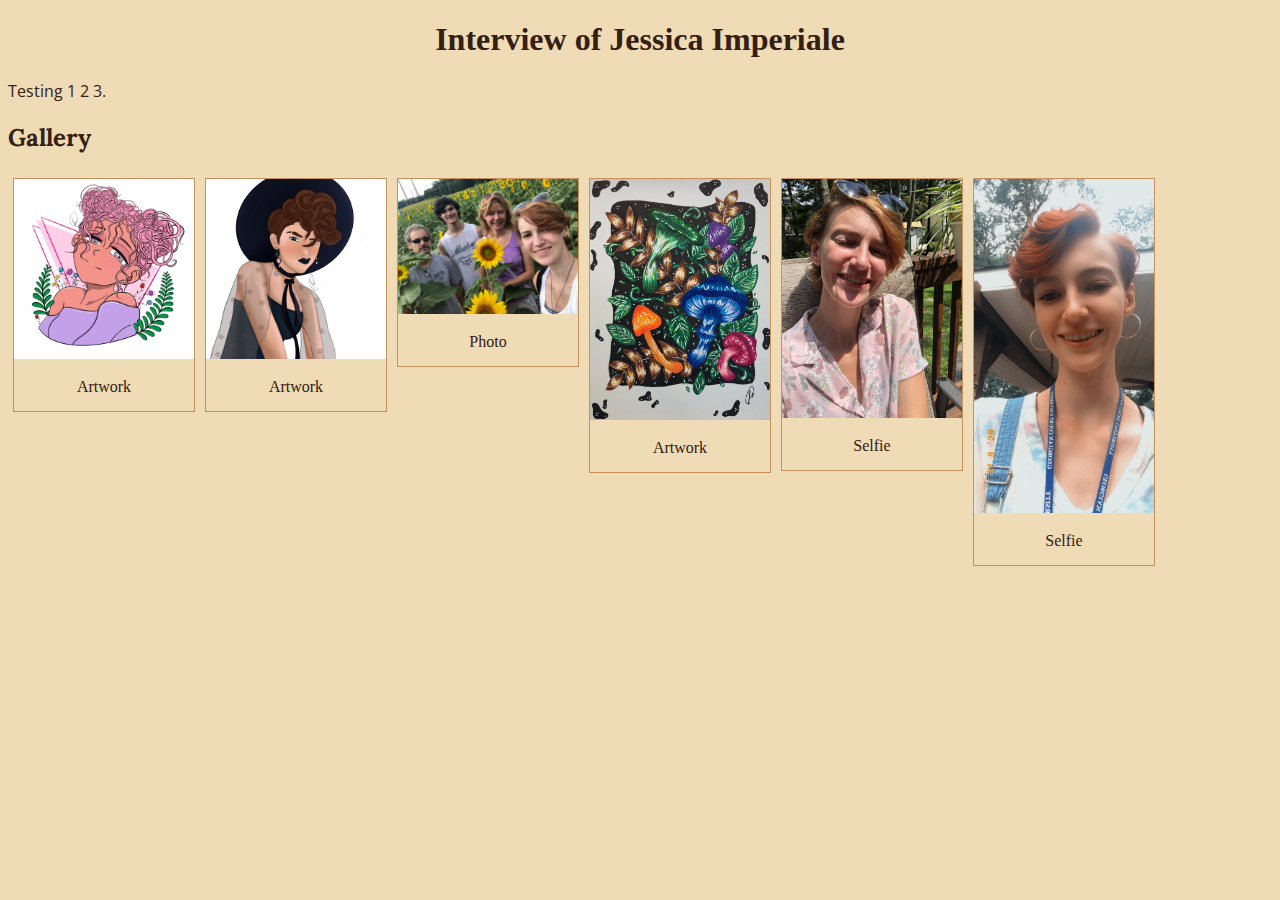
==== index.html @ 9798a8ba "Update index.html" ====
<!DOCTYPE html>
<html lang="en">
<head>
    <meta charset="utf-8">
    <title>Interview of Jessica Imperiale</title>
    <link rel="stylesheet" href="https://fonts.googleapis.com/css?family=Gentium+Basic|Open+Sans|Lora">
<style>
h1.a {
  text-align: center;
  font-family: 'Gentium Basic', serif;
}
h2.a {
  font-family: Lora, serif;
}
p {
    font-family: 'Open Sans', sans-serif;
}
body {
  font-family: "Gentium Basic", serif;
  background-color: #EFDBB6;
  color: #332011;
}
div.gallery {
  margin: 5px;
  border: 1px solid #C5915D;
  float: left;
  width: 180px;
}

div.gallery:hover {
  border: 1px solid #633C15;
}

div.gallery img {
  width: 100%;
  height: auto;
}

div.desc {
  padding: 15px;
  text-align: center;
}
</style>
</head>
<body>
    <h1 class="a">Interview of Jessica Imperiale</h1>
    <p>Testing 1 2 3.</p>
    <h2 class="a">Gallery</h2>
<div class="gallery">
  <a target="_blank" href="images/IMG_0077.jpg">
    <img src="images/IMG_0077.jpg" alt="Pink Hair Girl" width="400" height="400">
  </a>
  <div class="desc">Artwork</div>
</div>

<div class="gallery">
  <a target="_blank" href="images/IMG_0132.jpg">
    <img src="images/IMG_0132.jpg" alt="Women in Black" width="400" height="400">
  </a>
  <div class="desc">Artwork</div>
</div>

<div class="gallery">
  <a target="_blank" href="images/IMG_8481.jpeg">
    <img src="images/IMG_8481.jpeg" alt="Family Among Sunflowers" width="401.44" height="301.6">
  </a>
  <div class="desc">Photo</div>
</div>

<div class="gallery">
  <a target="_blank" href="images/IMG_8593.jpeg">
    <img src="images/IMG_8593.jpeg" alt="Mushrooms" width="266.1" height="357.2">
  </a>
  <div class="desc">Artwork</div>
</div>

<div class="gallery">
  <a target="_blank" href="images/IMG_8729.jpeg">
    <img src="images/IMG_8729.jpeg" alt="Selfie1" width="232" height="308.8">
  </a>
  <div class="desc">Selfie</div>
</div>

<div class="gallery">
  <a target="_blank" href="images/IMG_9001.jpg">
    <img src="images/IMG_9001.jpg" alt="Selfie2" width="118.8" height="220.8">
  </a>
  <div class="desc">Selfie</div>
</div>

</body>
</html>
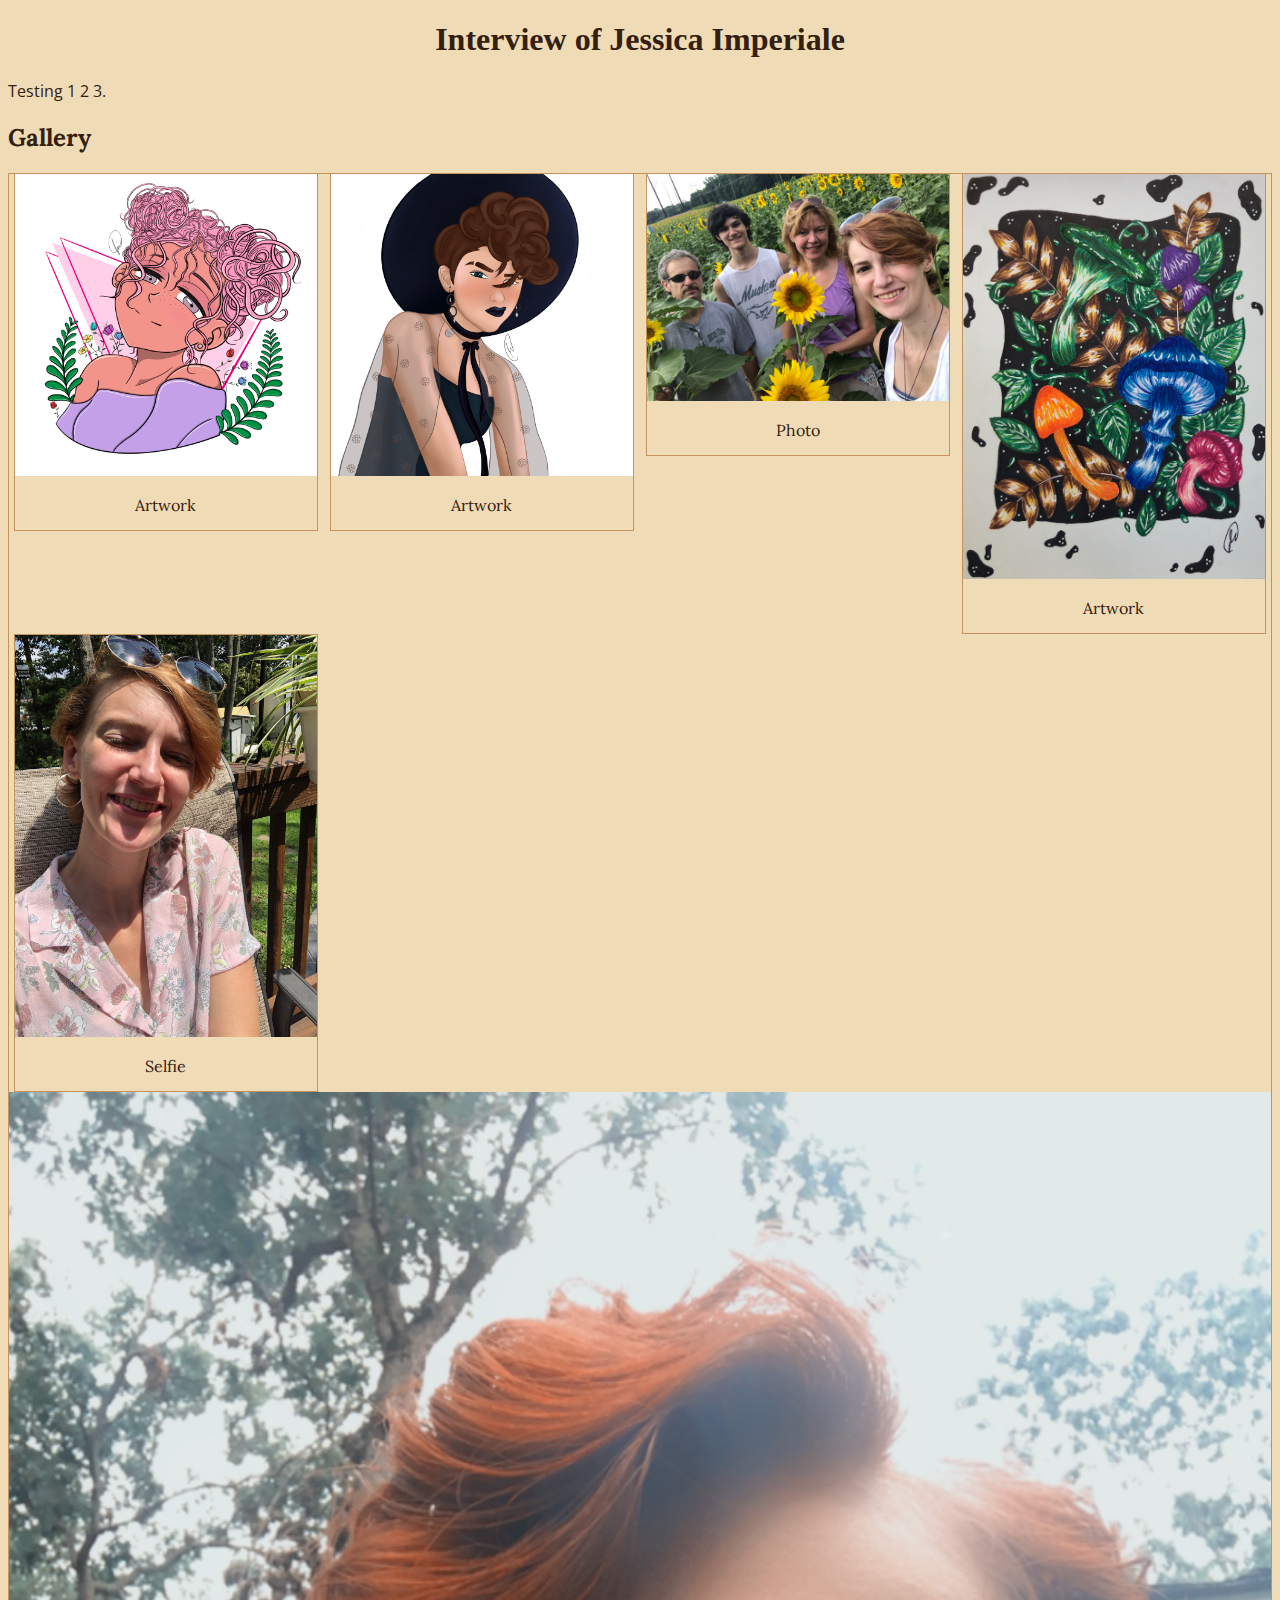
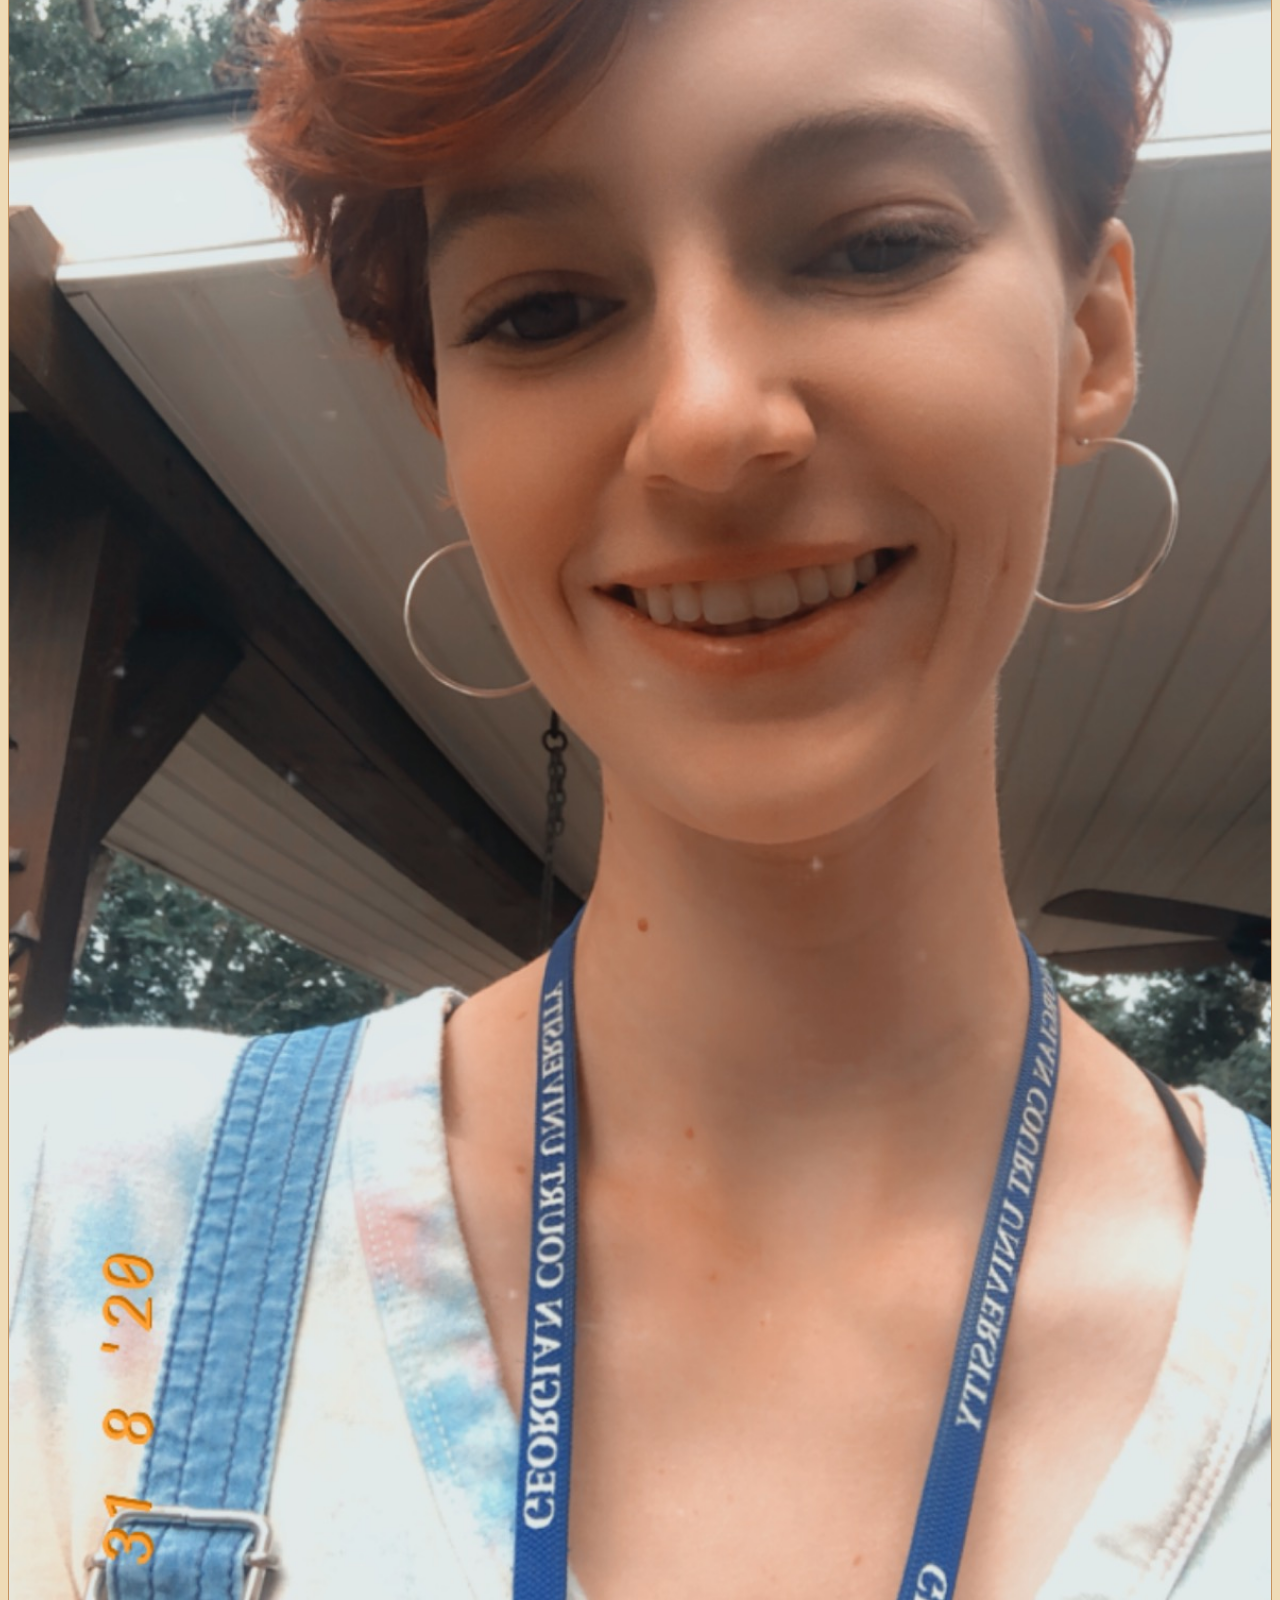
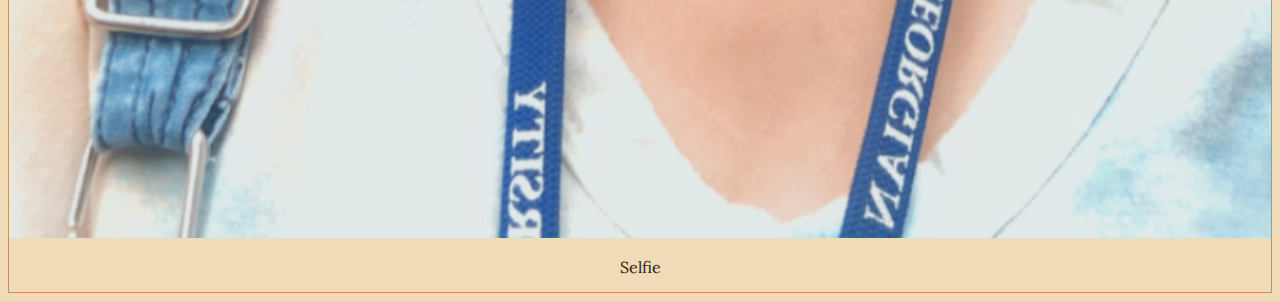
==== commit 1fed8ccf: "aaa" ====
--- a/index.html
+++ b/index.html
@@ -21,10 +21,7 @@
   color: #332011;
 }
 div.gallery {
-  margin: 5px;
   border: 1px solid #C5915D;
-  float: left;
-  width: 180px;
 }
 
 div.gallery:hover {
@@ -39,54 +36,99 @@
 div.desc {
   padding: 15px;
   text-align: center;
+  font-family: Lora, serif;
 }
+
+* {
+  box-sizing: border-box;
+}
+
+.responsive {
+  padding: 0 6px;
+  float: left;
+  width: 24.99999%;
+}
+
+@media only screen and (max-width: 700px) {
+  .responsive {
+    width: 49.99999%;
+    margin: 6px 0;
+  }
+}
+
+@media only screen and (max-width: 500px) {
+  .responsive {
+    width: 100%;
+  }
+}
+
+.clearfix:after {
+  content: "";
+  display: table;
+  clear: both;
+}
+
 </style>
 </head>
 <body>
     <h1 class="a">Interview of Jessica Imperiale</h1>
     <p>Testing 1 2 3.</p>
     <h2 class="a">Gallery</h2>
-<div class="gallery">
+<div class="responsive">
+ <div class="gallery">
   <a target="_blank" href="images/IMG_0077.jpg">
     <img src="images/IMG_0077.jpg" alt="Pink Hair Girl" width="400" height="400">
   </a>
   <div class="desc">Artwork</div>
+ </div>
 </div>
 
-<div class="gallery">
+<div class="responsive">
+ <div class="gallery">
   <a target="_blank" href="images/IMG_0132.jpg">
     <img src="images/IMG_0132.jpg" alt="Women in Black" width="400" height="400">
   </a>
   <div class="desc">Artwork</div>
+ </div>
 </div>
 
-<div class="gallery">
+<div class="responsive">
+ <div class="gallery">
   <a target="_blank" href="images/IMG_8481.jpeg">
-    <img src="images/IMG_8481.jpeg" alt="Family Among Sunflowers" width="401.44" height="301.6">
+    <img src="images/IMG_8481.jpeg" alt="Family Among Sunflowers" width="400" height="300.51813471503">
   </a>
   <div class="desc">Photo</div>
+ </div>
 </div>
 
-<div class="gallery">
+<div class="responsive">
+ <div class="gallery">
   <a target="_blank" href="images/IMG_8593.jpeg">
-    <img src="images/IMG_8593.jpeg" alt="Mushrooms" width="266.1" height="357.2">
+    <img src="images/IMG_8593.jpeg" alt="Mushrooms" width="400" height="536.9409996242">
   </a>
   <div class="desc">Artwork</div>
+ </div>
 </div>
 
-<div class="gallery">
+<div class="responsive">
+ <div class="gallery">
   <a target="_blank" href="images/IMG_8729.jpeg">
-    <img src="images/IMG_8729.jpeg" alt="Selfie1" width="232" height="308.8">
+    <img src="images/IMG_8729.jpeg" alt="Selfie1" width="400" height="532.41379310345">
   </a>
   <div class="desc">Selfie</div>
+ </div>
 </div>
 
-<div class="gallery">
+<div class="responsice">
+ <div class="gallery">
   <a target="_blank" href="images/IMG_9001.jpg">
-    <img src="images/IMG_9001.jpg" alt="Selfie2" width="118.8" height="220.8">
+    <img src="images/IMG_9001.jpg" alt="Selfie2" width="400" height="743.43434343434">
   </a>
   <div class="desc">Selfie</div>
+ </div>
 </div>
+
+<div class="clearfix"></div>
 
 </body>
 </html> 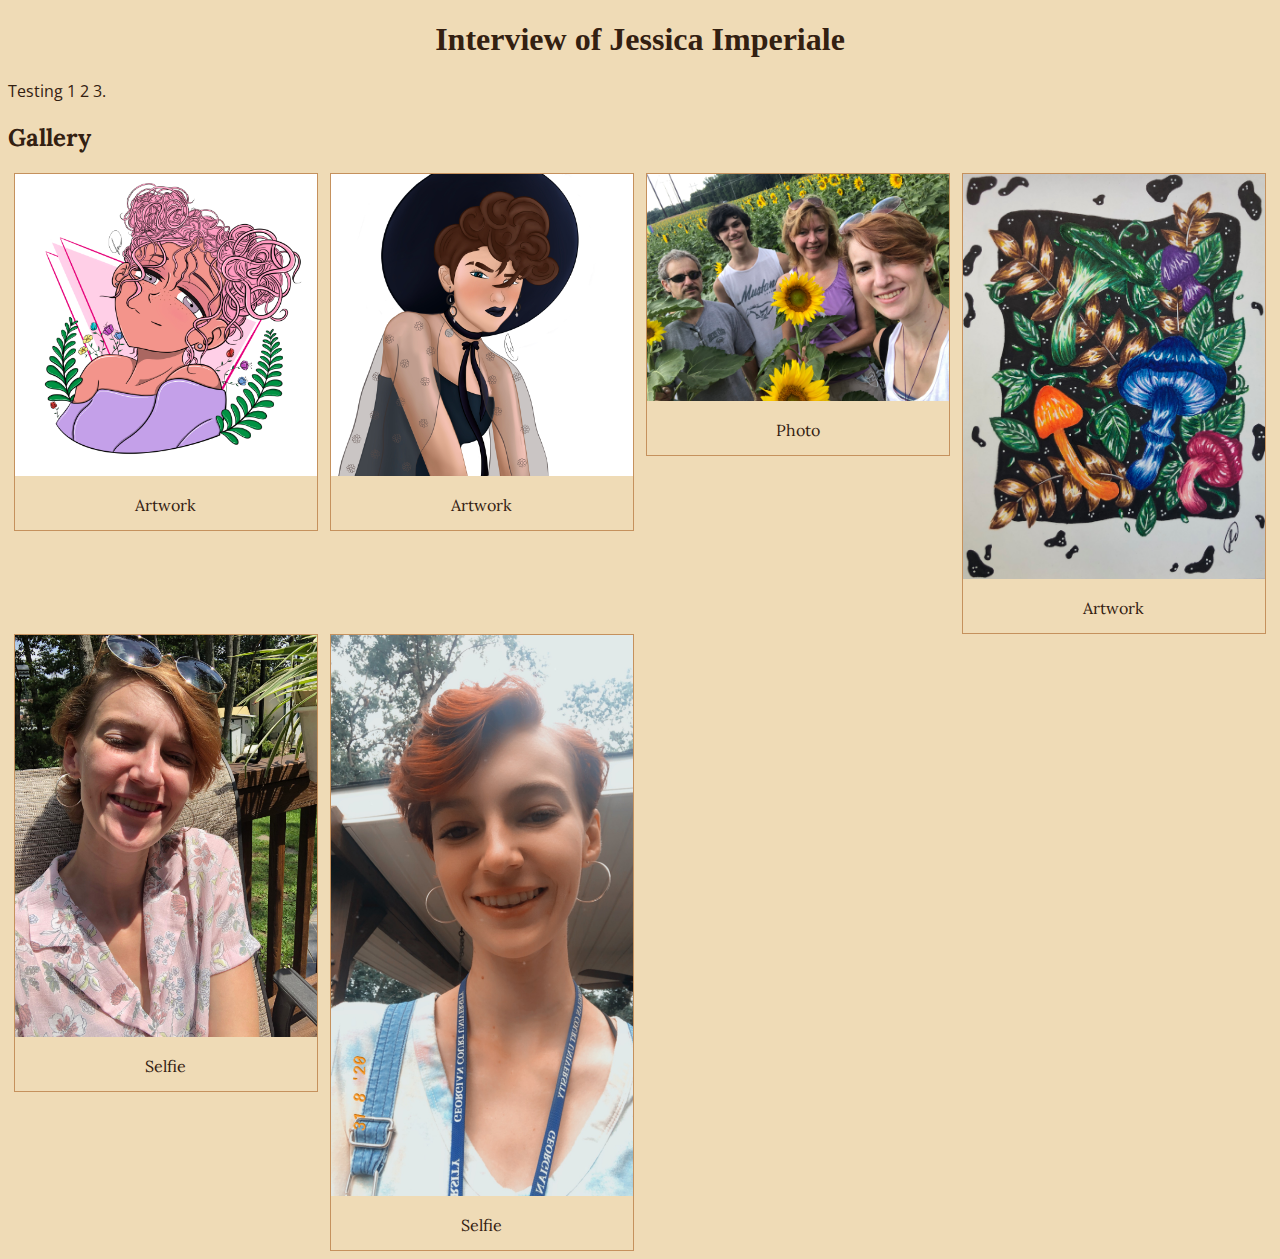
==== commit 6f4fef3d: "Update index.html" ====
--- a/index.html
+++ b/index.html
@@ -119,7 +119,7 @@
  </div>
 </div>
 
-<div class="responsice">
+<div class="responsive">
  <div class="gallery">
   <a target="_blank" href="images/IMG_9001.jpg">
     <img src="images/IMG_9001.jpg" alt="Selfie2" width="400" height="743.43434343434">
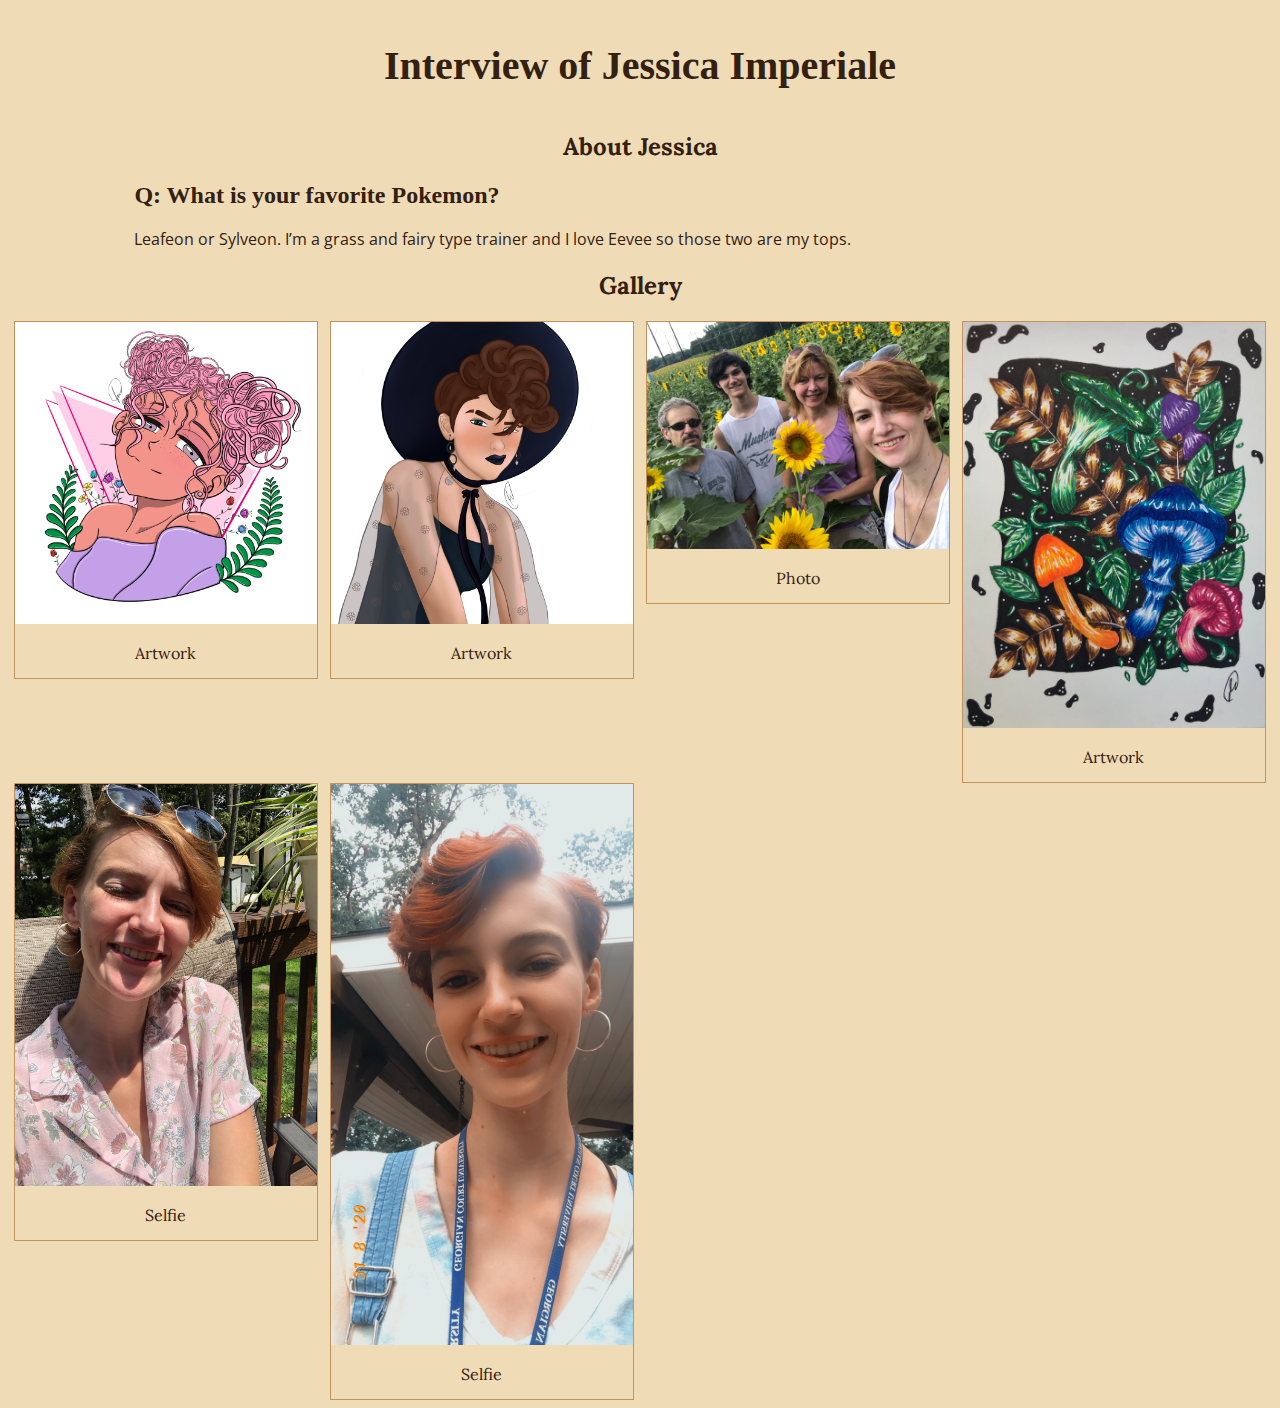
==== commit 697b4943: "Update index.html" ====
--- a/index.html
+++ b/index.html
@@ -8,12 +8,20 @@
 h1.a {
   text-align: center;
   font-family: 'Gentium Basic', serif;
+  font-size: 40px;
+  padding: 15px;
 }
 h2.a {
   font-family: Lora, serif;
+  text-align: center;
+}
+h2.b {
+	font-family: 'Gentium Basic', serif;
+    margin-left: 10%;
 }
 p {
     font-family: 'Open Sans', sans-serif;
+    margin-left: 10%;
 }
 body {
   font-family: "Gentium Basic", serif;
@@ -72,7 +80,9 @@
 </head>
 <body>
     <h1 class="a">Interview of Jessica Imperiale</h1>
-    <p>Testing 1 2 3.</p>
+    <h2 class="a">About Jessica</h2>
+    <h2 class="b">Q: What is your favorite Pokemon?</h2>
+    <p>Leafeon or Sylveon. I’m a grass and fairy type trainer and I love Eevee so those two are my tops.</p>
     <h2 class="a">Gallery</h2>
 <div class="responsive">
  <div class="gallery">
@@ -113,7 +123,7 @@
 <div class="responsive">
  <div class="gallery">
   <a target="_blank" href="images/IMG_8729.jpeg">
-    <img src="images/IMG_8729.jpeg" alt="Selfie1" width="400" height="532.41379310345">
+    <img src="images/IMG_8729.jpeg" alt="Jessica Selfie 1" width="400" height="532.41379310345">
   </a>
   <div class="desc">Selfie</div>
  </div>
@@ -122,7 +132,7 @@
 <div class="responsive">
  <div class="gallery">
   <a target="_blank" href="images/IMG_9001.jpg">
-    <img src="images/IMG_9001.jpg" alt="Selfie2" width="400" height="743.43434343434">
+    <img src="images/IMG_9001.jpg" alt="Jessica Selfie 2" width="400" height="743.43434343434">
   </a>
   <div class="desc">Selfie</div>
  </div>
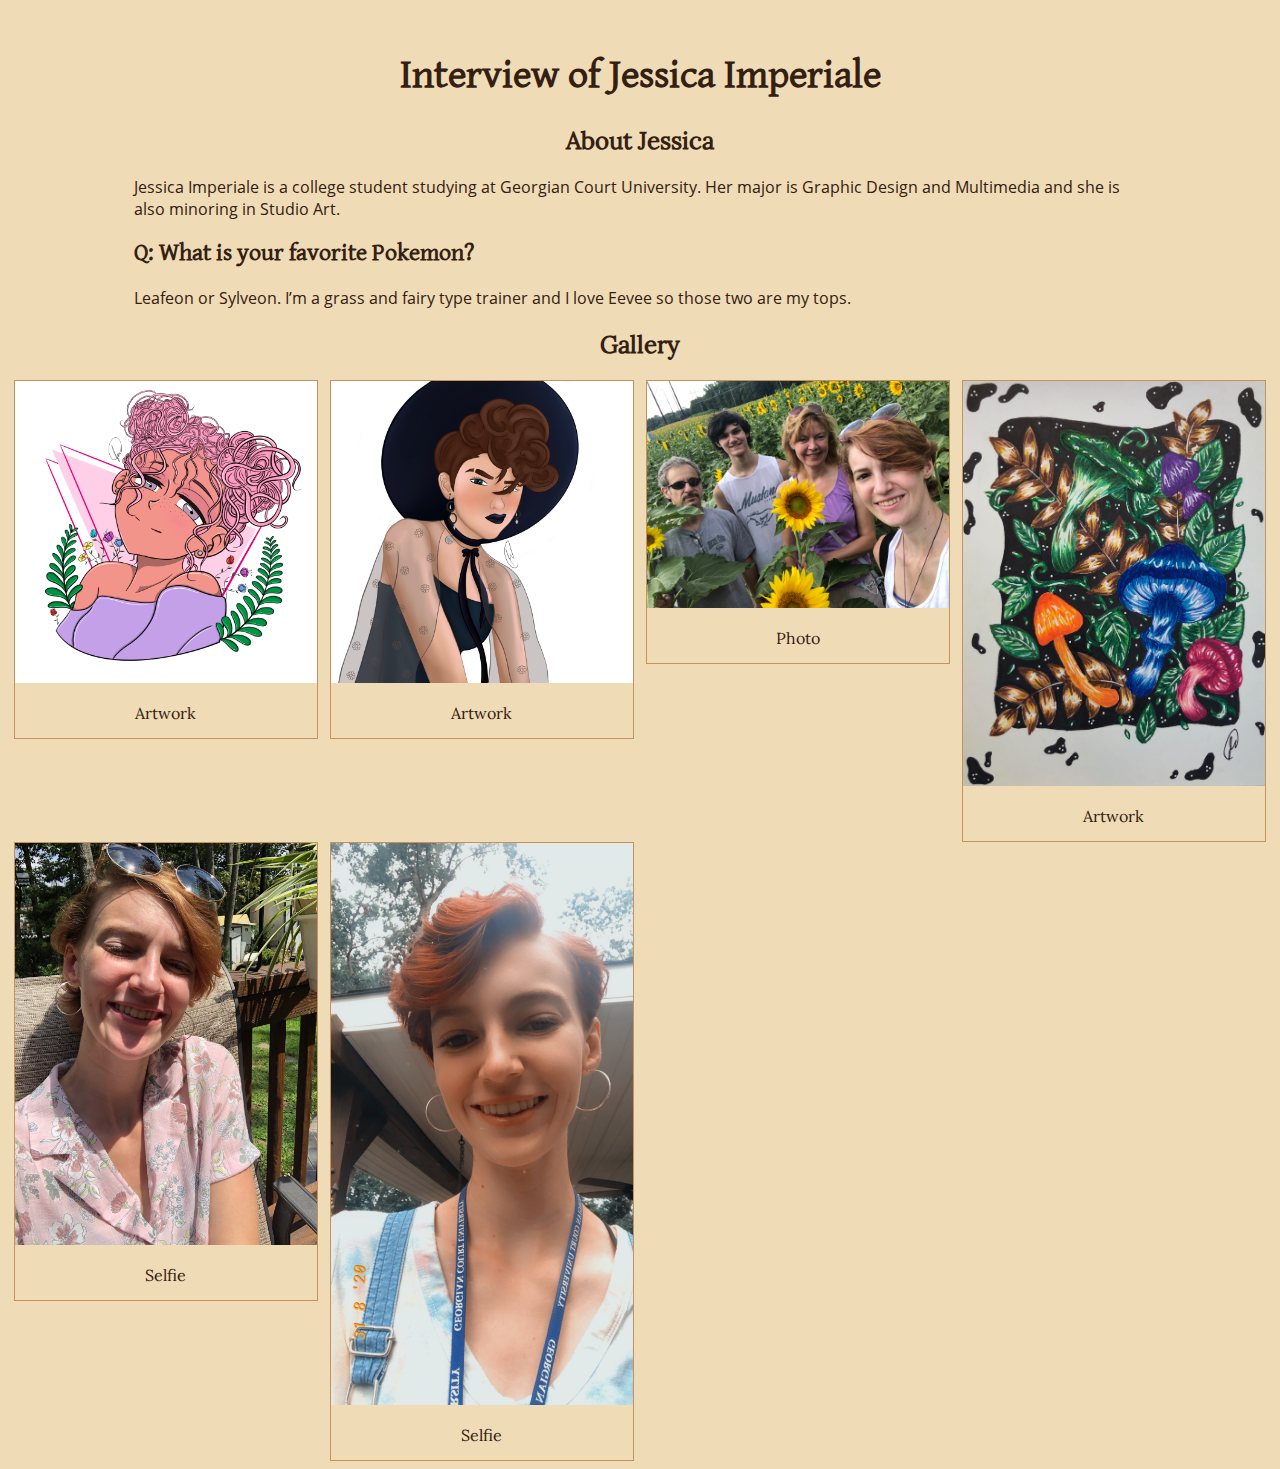
==== commit 730d2fd9: "external css" ====
--- a/index.html
+++ b/index.html
@@ -3,84 +3,13 @@
 <head>
     <meta charset="utf-8">
     <title>Interview of Jessica Imperiale</title>
-    <link rel="stylesheet" href="https://fonts.googleapis.com/css?family=Gentium+Basic|Open+Sans|Lora">
-<style>
-h1.a {
-  text-align: center;
-  font-family: 'Gentium Basic', serif;
-  font-size: 40px;
-  padding: 15px;
-}
-h2.a {
-  font-family: Lora, serif;
-  text-align: center;
-}
-h2.b {
-	font-family: 'Gentium Basic', serif;
-    margin-left: 10%;
-}
-p {
-    font-family: 'Open Sans', sans-serif;
-    margin-left: 10%;
-}
-body {
-  font-family: "Gentium Basic", serif;
-  background-color: #EFDBB6;
-  color: #332011;
-}
-div.gallery {
-  border: 1px solid #C5915D;
-}
-
-div.gallery:hover {
-  border: 1px solid #633C15;
-}
-
-div.gallery img {
-  width: 100%;
-  height: auto;
-}
-
-div.desc {
-  padding: 15px;
-  text-align: center;
-  font-family: Lora, serif;
-}
-
-* {
-  box-sizing: border-box;
-}
-
-.responsive {
-  padding: 0 6px;
-  float: left;
-  width: 24.99999%;
-}
-
-@media only screen and (max-width: 700px) {
-  .responsive {
-    width: 49.99999%;
-    margin: 6px 0;
-  }
-}
-
-@media only screen and (max-width: 500px) {
-  .responsive {
-    width: 100%;
-  }
-}
-
-.clearfix:after {
-  content: "";
-  display: table;
-  clear: both;
-}
-
-</style>
+    <link rel="stylesheet" href="style.css">
 </head>
 <body>
     <h1 class="a">Interview of Jessica Imperiale</h1>
     <h2 class="a">About Jessica</h2>
+    <p>Jessica Imperiale is a college student studying at Georgian Court University. Her major is Graphic
+     Design and Multimedia and she is also minoring in Studio Art. </p>
     <h2 class="b">Q: What is your favorite Pokemon?</h2>
     <p>Leafeon or Sylveon. I’m a grass and fairy type trainer and I love Eevee so those two are my tops.</p>
     <h2 class="a">Gallery</h2>
--- a/style.css
+++ b/style.css
@@ -0,0 +1,84 @@
+@font-face {
+    font-family: "Gentium Basic";
+    src: url("fonts/GentiumBasic-Regular.ttf");
+}
+@font-face {
+    font-family: "Open Sans";
+    src: url("fonts/OpenSans-Regular.ttf");
+}
+@font-face {
+    font-family: "Lora";
+    src: url("fonts/Lora-Regular.ttf");
+}
+h1.a {
+    text-align: center;
+    font-family: 'Gentium Basic', serif;
+    font-size: 40px;
+    padding-top: 25px;
+}
+h2.a {
+    font-family: Lora, serif;
+    text-align: center;
+}
+h2.b {
+      font-family: 'Gentium Basic', serif;
+      margin-left: 10%;
+      margin-right: 10%;
+}
+p {
+      font-family: 'Open Sans', sans-serif;
+      margin-left: 10%;
+      margin-right: 10%;
+}
+body {
+    font-family: "Gentium Basic", serif;
+    background-color: #EFDBB6;
+    color: #332011;
+}
+div.gallery {
+    border: 1px solid #C5915D;
+}
+  
+div.gallery:hover {
+    border: 1px solid #633C15;
+}
+  
+div.gallery img {
+    width: 100%;
+    height: auto;
+}
+  
+div.desc {
+    padding: 15px;
+    text-align: center;
+    font-family: Lora, serif;
+}
+  
+* {
+    box-sizing: border-box;
+}
+  
+.responsive {
+    padding: 0 6px;
+    float: left;
+    width: 24.99999%;
+}
+  
+@media only screen and (max-width: 700px) {
+    .responsive {
+      width: 49.99999%;
+      margin: 6px 0;
+    }
+}
+  
+@media only screen and (max-width: 500px) {
+    .responsive {
+      width: 100%;
+    }
+}
+  
+.clearfix:after {
+    content: "";
+    display: table;
+    clear: both;
+}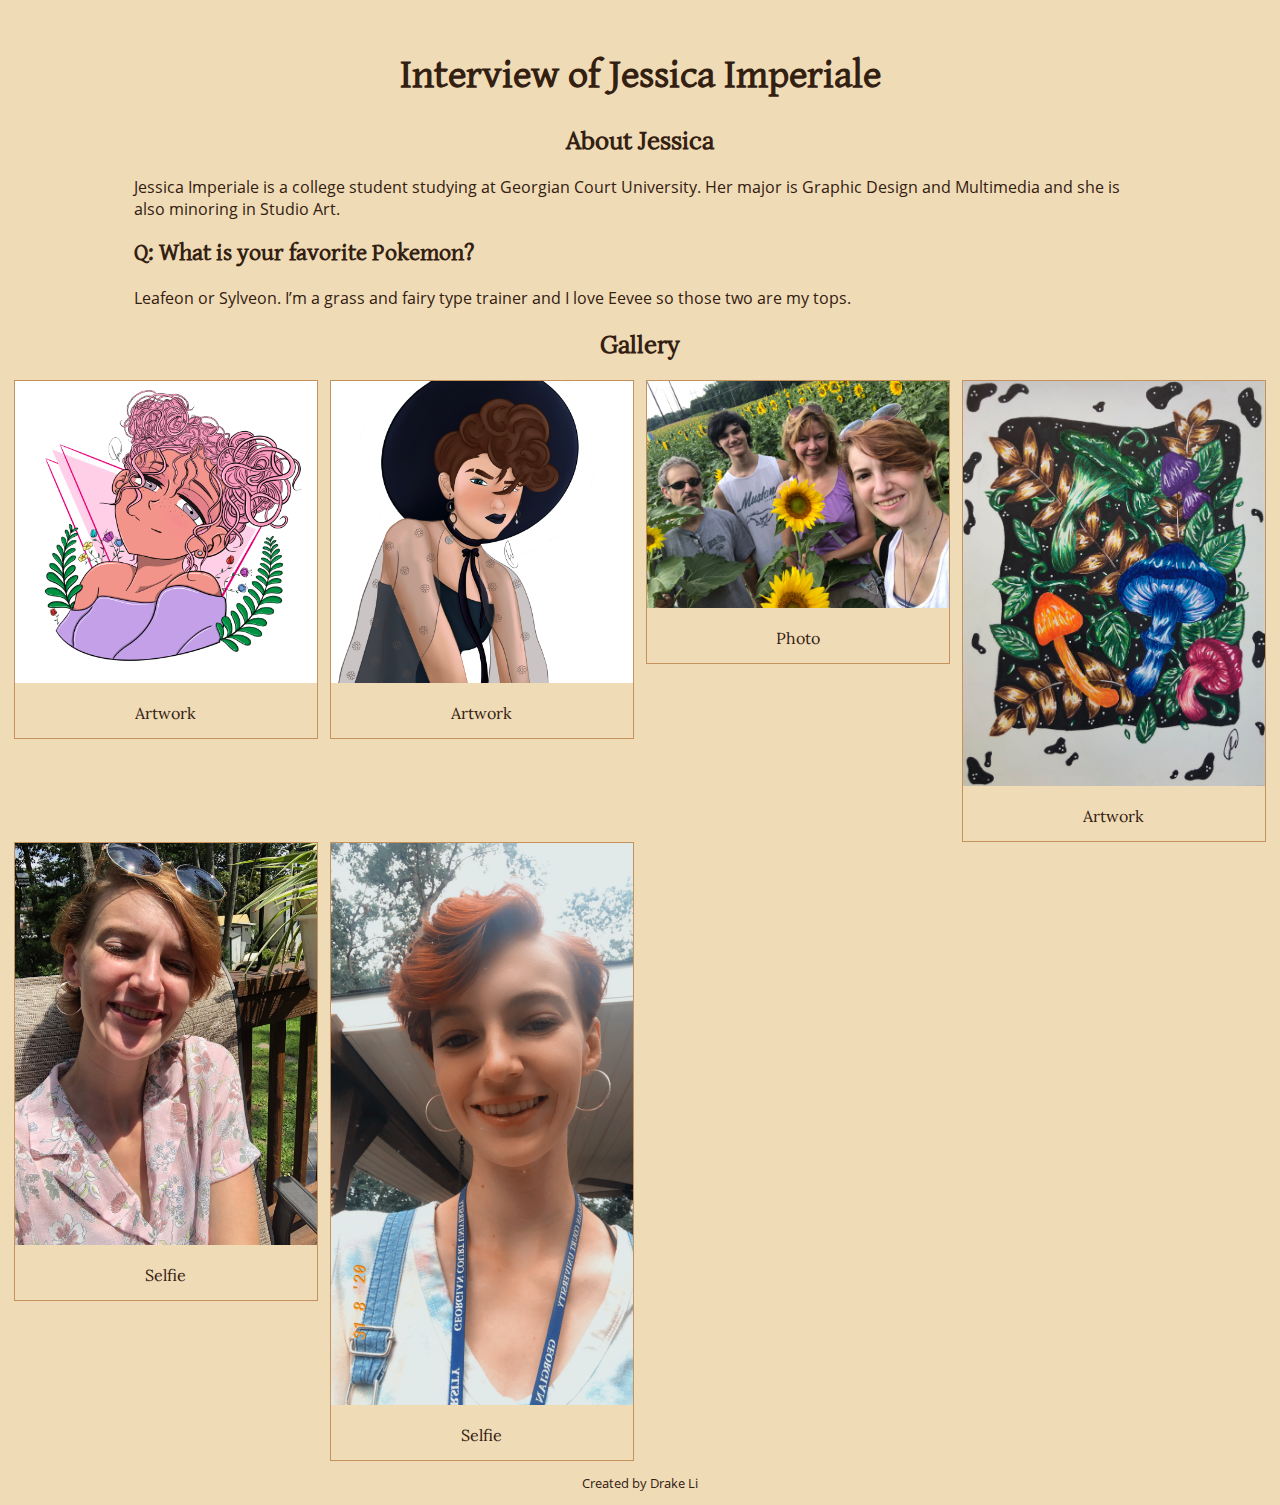
==== commit 2db06e1d: "credit" ====
--- a/index.html
+++ b/index.html
@@ -9,14 +9,14 @@
     <h1 class="a">Interview of Jessica Imperiale</h1>
     <h2 class="a">About Jessica</h2>
     <p>Jessica Imperiale is a college student studying at Georgian Court University. Her major is Graphic
-     Design and Multimedia and she is also minoring in Studio Art. </p>
+     Design and Multimedia and she is also minoring in Studio Art.</p>
     <h2 class="b">Q: What is your favorite Pokemon?</h2>
     <p>Leafeon or Sylveon. I’m a grass and fairy type trainer and I love Eevee so those two are my tops.</p>
     <h2 class="a">Gallery</h2>
 <div class="responsive">
  <div class="gallery">
   <a target="_blank" href="images/IMG_0077.jpg">
-    <img src="images/IMG_0077.jpg" alt="Pink Hair Girl" width="400" height="400">
+    <img src="images/IMG_0077.jpg" alt="Girl with Pink Hair" width="400" height="400">
   </a>
   <div class="desc">Artwork</div>
  </div>
@@ -68,6 +68,9 @@
 </div>
 
 <div class="clearfix"></div>
-
+<footer>
+    <p style="text-align: center;font-size: small;">
+        <a href="https://github.com/CaptainDrakken/WD01-Interview">Created by Drake Li</a></p>
+</footer>
 </body>
 </html> --- a/style.css
+++ b/style.css
@@ -9,6 +9,25 @@
 @font-face {
     font-family: "Lora";
     src: url("fonts/Lora-Regular.ttf");
+}
+a:link {
+    text-decoration: none;
+    color: #332011;
+}
+  
+a:visited {
+    text-decoration: none;
+    color:#C5915D;
+}
+  
+a:hover {
+    text-decoration: underline;
+    color:#633C15;
+}
+  
+a:active {
+    text-decoration: underline;
+    color:#FCF3E4;
 }
 h1.a {
     text-align: center;
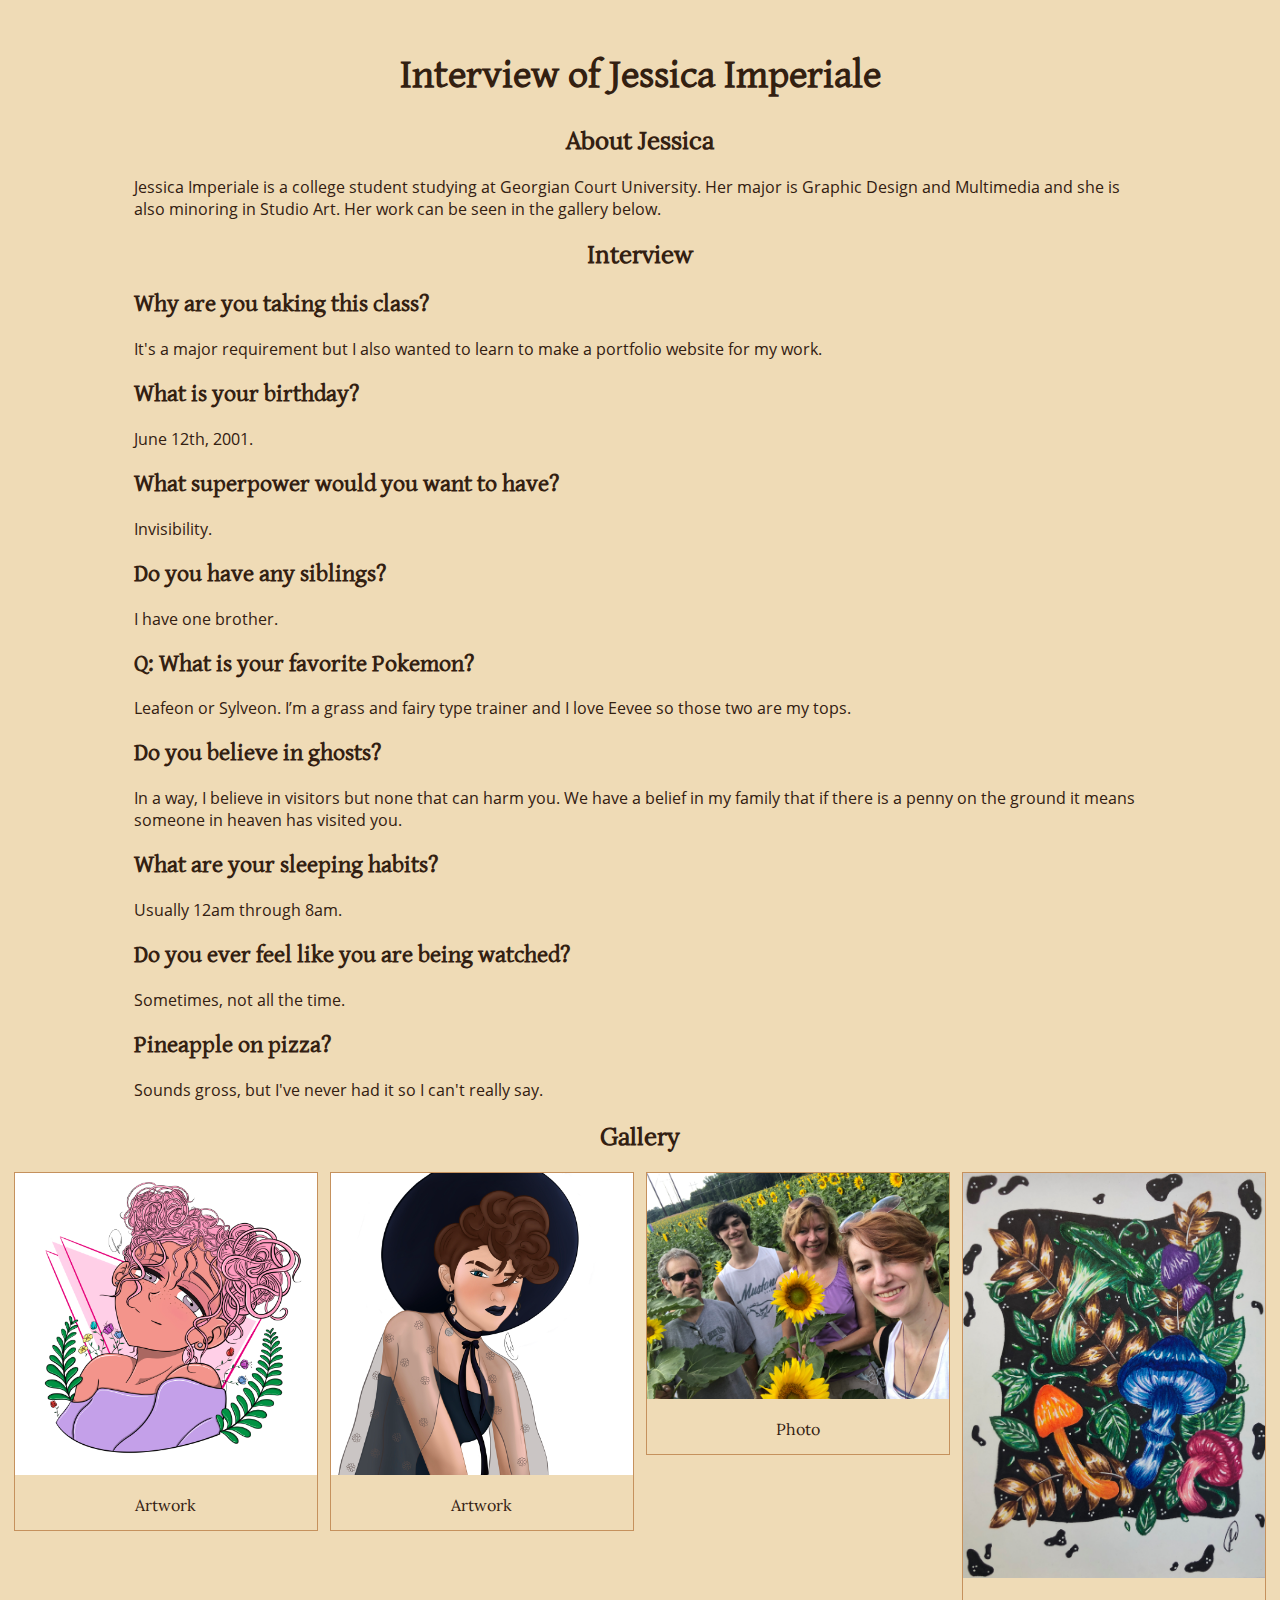
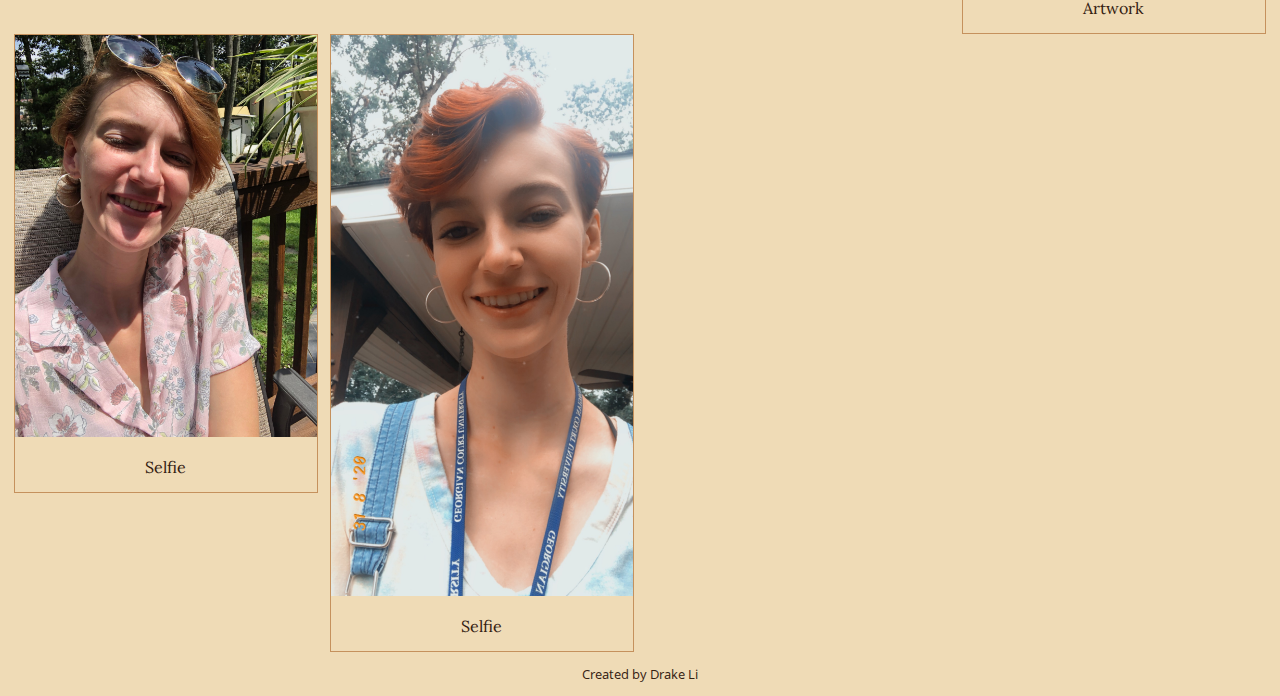
==== commit d7002ca7: "Update index.html" ====
--- a/index.html
+++ b/index.html
@@ -9,9 +9,28 @@
     <h1 class="a">Interview of Jessica Imperiale</h1>
     <h2 class="a">About Jessica</h2>
     <p>Jessica Imperiale is a college student studying at Georgian Court University. Her major is Graphic
-     Design and Multimedia and she is also minoring in Studio Art.</p>
+     Design and Multimedia and she is also minoring in Studio Art. Her work can be seen in the gallery 
+     below.</p>
+    <h2 class="a">Interview</h2>
+    <h2 class="b">Why are you taking this class?</h2>
+    <p>It's a major requirement but I also wanted to learn to make a portfolio website for my work.</p>
+    <h2 class="b">What is your birthday?</h2>
+    <p>June 12th, 2001.</p>
+    <h2 class="b">What superpower would you want to have?</h2>
+    <p>Invisibility.</p>
+    <h2 class="b">Do you have any siblings?</h2>
+    <p>I have one brother.</p>
     <h2 class="b">Q: What is your favorite Pokemon?</h2>
     <p>Leafeon or Sylveon. I’m a grass and fairy type trainer and I love Eevee so those two are my tops.</p>
+    <h2 class="b">Do you believe in ghosts?</h2>
+    <p>In a way, I believe in visitors but none that can harm you. We have a belief in my family that if 
+        there is a penny on the ground it means someone in heaven has visited you.</p>
+    <h2 class="b">What are your sleeping habits?</h2>
+    <p>Usually 12am through 8am.</p>
+    <h2 class="b">Do you ever feel like you are being watched?</h2>
+    <p>Sometimes, not all the time.</p>
+    <h2 class="b">Pineapple on pizza?</h2>
+    <p>Sounds gross, but I've never had it so I can't really say.</p>
     <h2 class="a">Gallery</h2>
 <div class="responsive">
  <div class="gallery">
@@ -21,7 +40,6 @@
   <div class="desc">Artwork</div>
  </div>
 </div>
-
 <div class="responsive">
  <div class="gallery">
   <a target="_blank" href="images/IMG_0132.jpg">
@@ -30,7 +48,6 @@
   <div class="desc">Artwork</div>
  </div>
 </div>
-
 <div class="responsive">
  <div class="gallery">
   <a target="_blank" href="images/IMG_8481.jpeg">
@@ -39,7 +56,6 @@
   <div class="desc">Photo</div>
  </div>
 </div>
-
 <div class="responsive">
  <div class="gallery">
   <a target="_blank" href="images/IMG_8593.jpeg">
@@ -48,7 +64,6 @@
   <div class="desc">Artwork</div>
  </div>
 </div>
-
 <div class="responsive">
  <div class="gallery">
   <a target="_blank" href="images/IMG_8729.jpeg">
@@ -57,7 +72,6 @@
   <div class="desc">Selfie</div>
  </div>
 </div>
-
 <div class="responsive">
  <div class="gallery">
   <a target="_blank" href="images/IMG_9001.jpg">
@@ -66,7 +80,6 @@
   <div class="desc">Selfie</div>
  </div>
 </div>
-
 <div class="clearfix"></div>
 <footer>
     <p style="text-align: center;font-size: small;">
--- a/style.css
+++ b/style.css
@@ -27,7 +27,7 @@
   
 a:active {
     text-decoration: underline;
-    color:#FCF3E4;
+    color:#7AC89E;
 }
 h1.a {
     text-align: center;
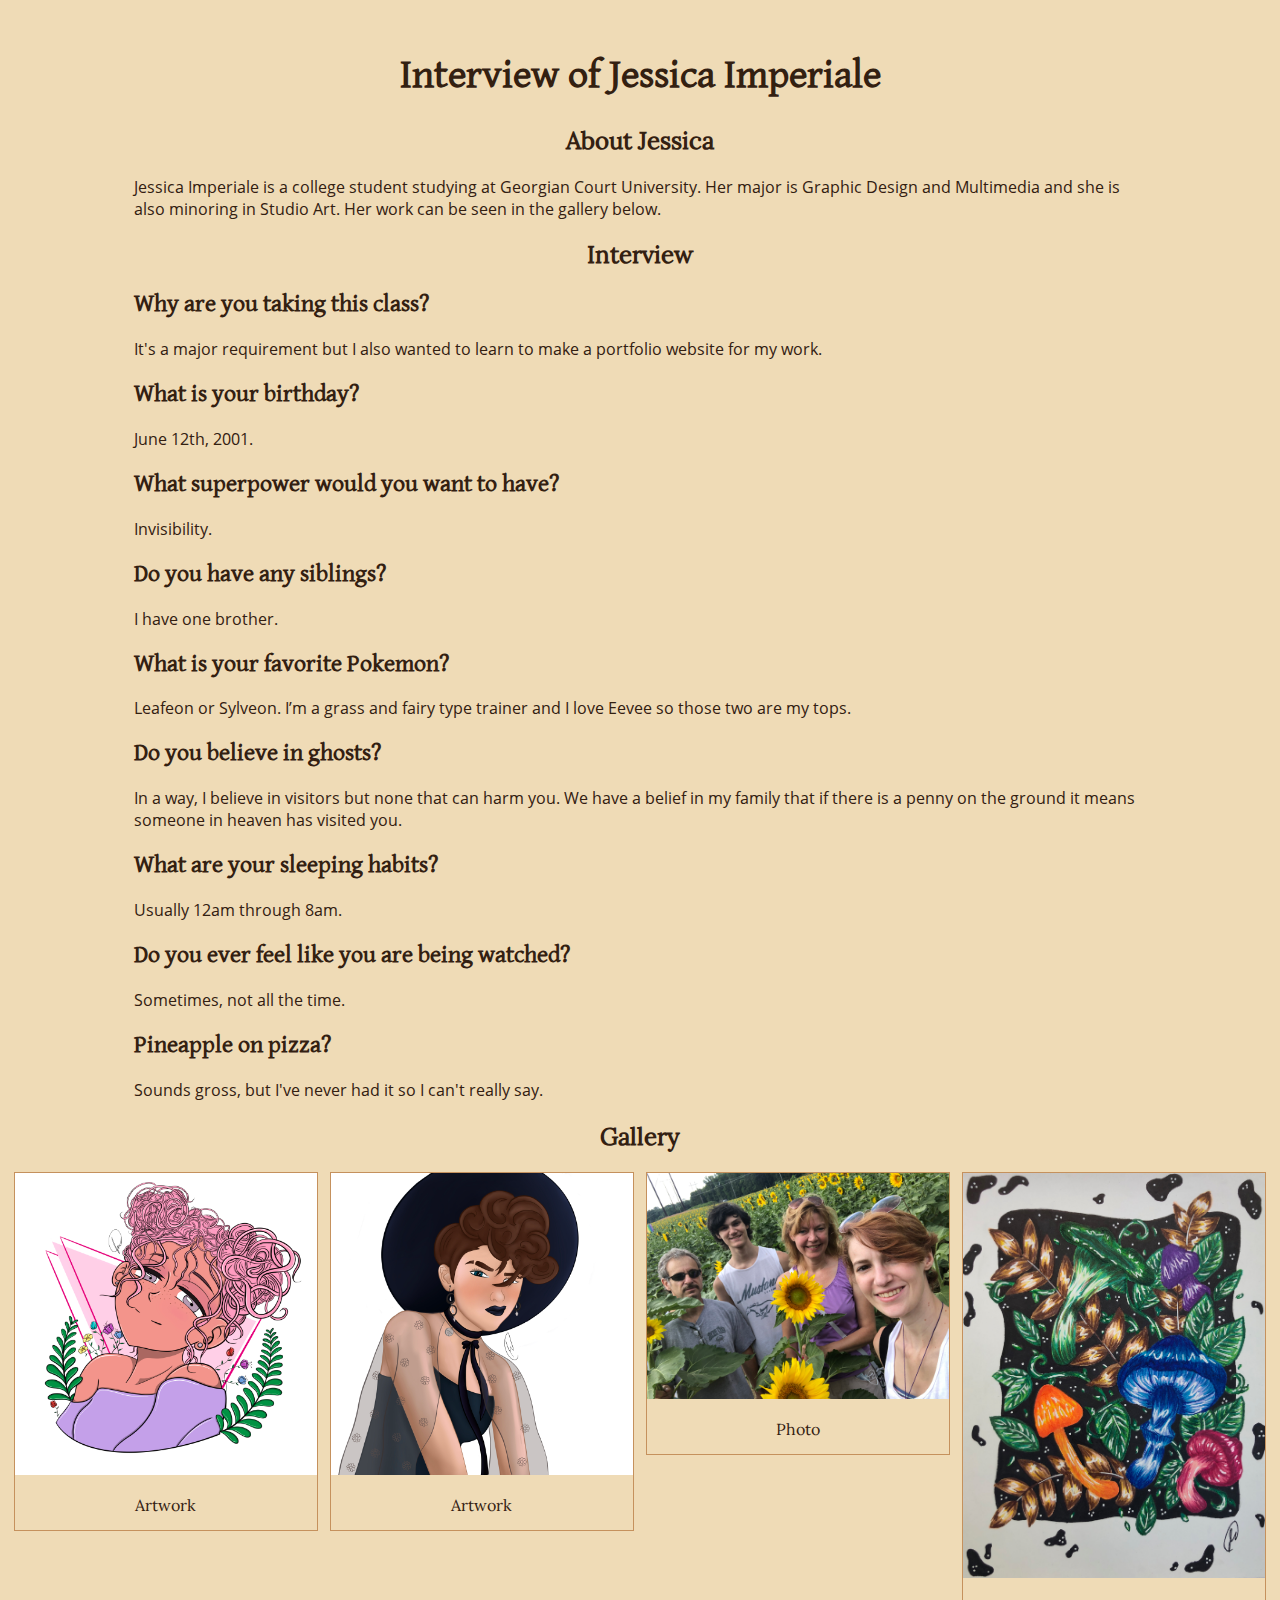
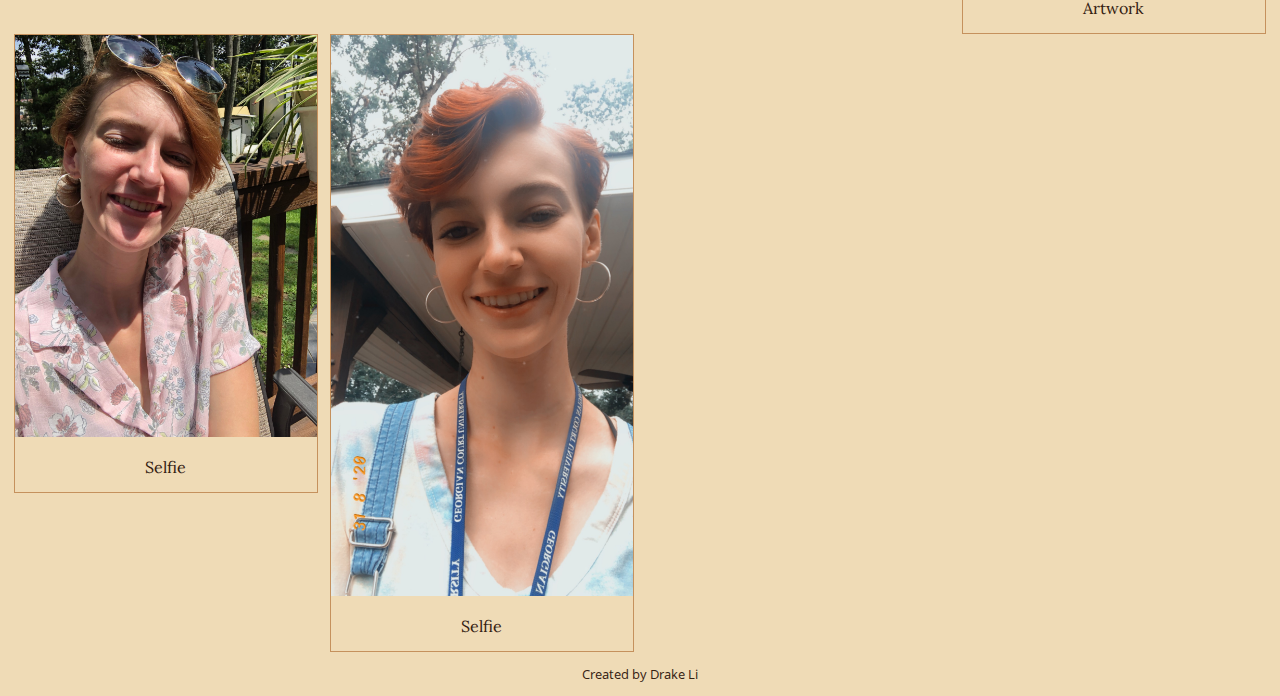
==== commit d72d2e4e: "Update index.html" ====
--- a/index.html
+++ b/index.html
@@ -20,7 +20,7 @@
     <p>Invisibility.</p>
     <h2 class="b">Do you have any siblings?</h2>
     <p>I have one brother.</p>
-    <h2 class="b">Q: What is your favorite Pokemon?</h2>
+    <h2 class="b">What is your favorite Pokemon?</h2>
     <p>Leafeon or Sylveon. I’m a grass and fairy type trainer and I love Eevee so those two are my tops.</p>
     <h2 class="b">Do you believe in ghosts?</h2>
     <p>In a way, I believe in visitors but none that can harm you. We have a belief in my family that if 
